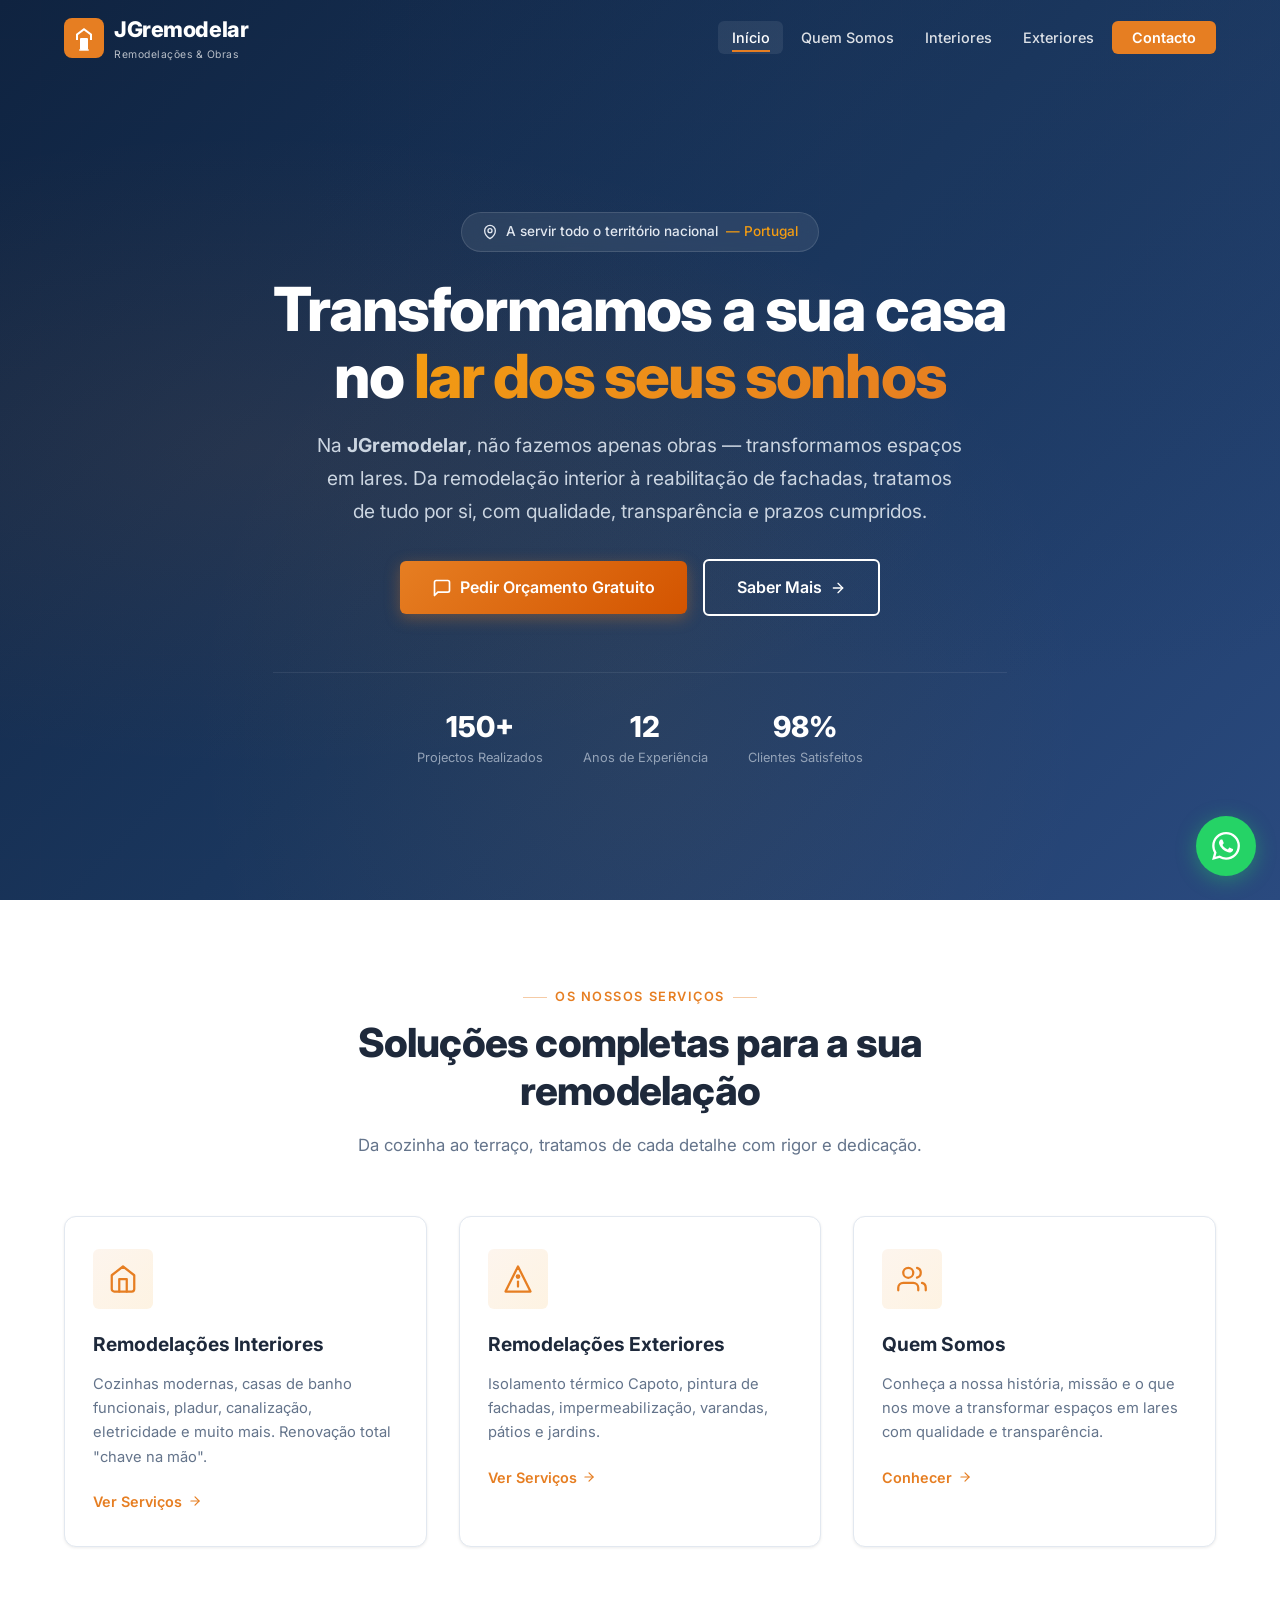
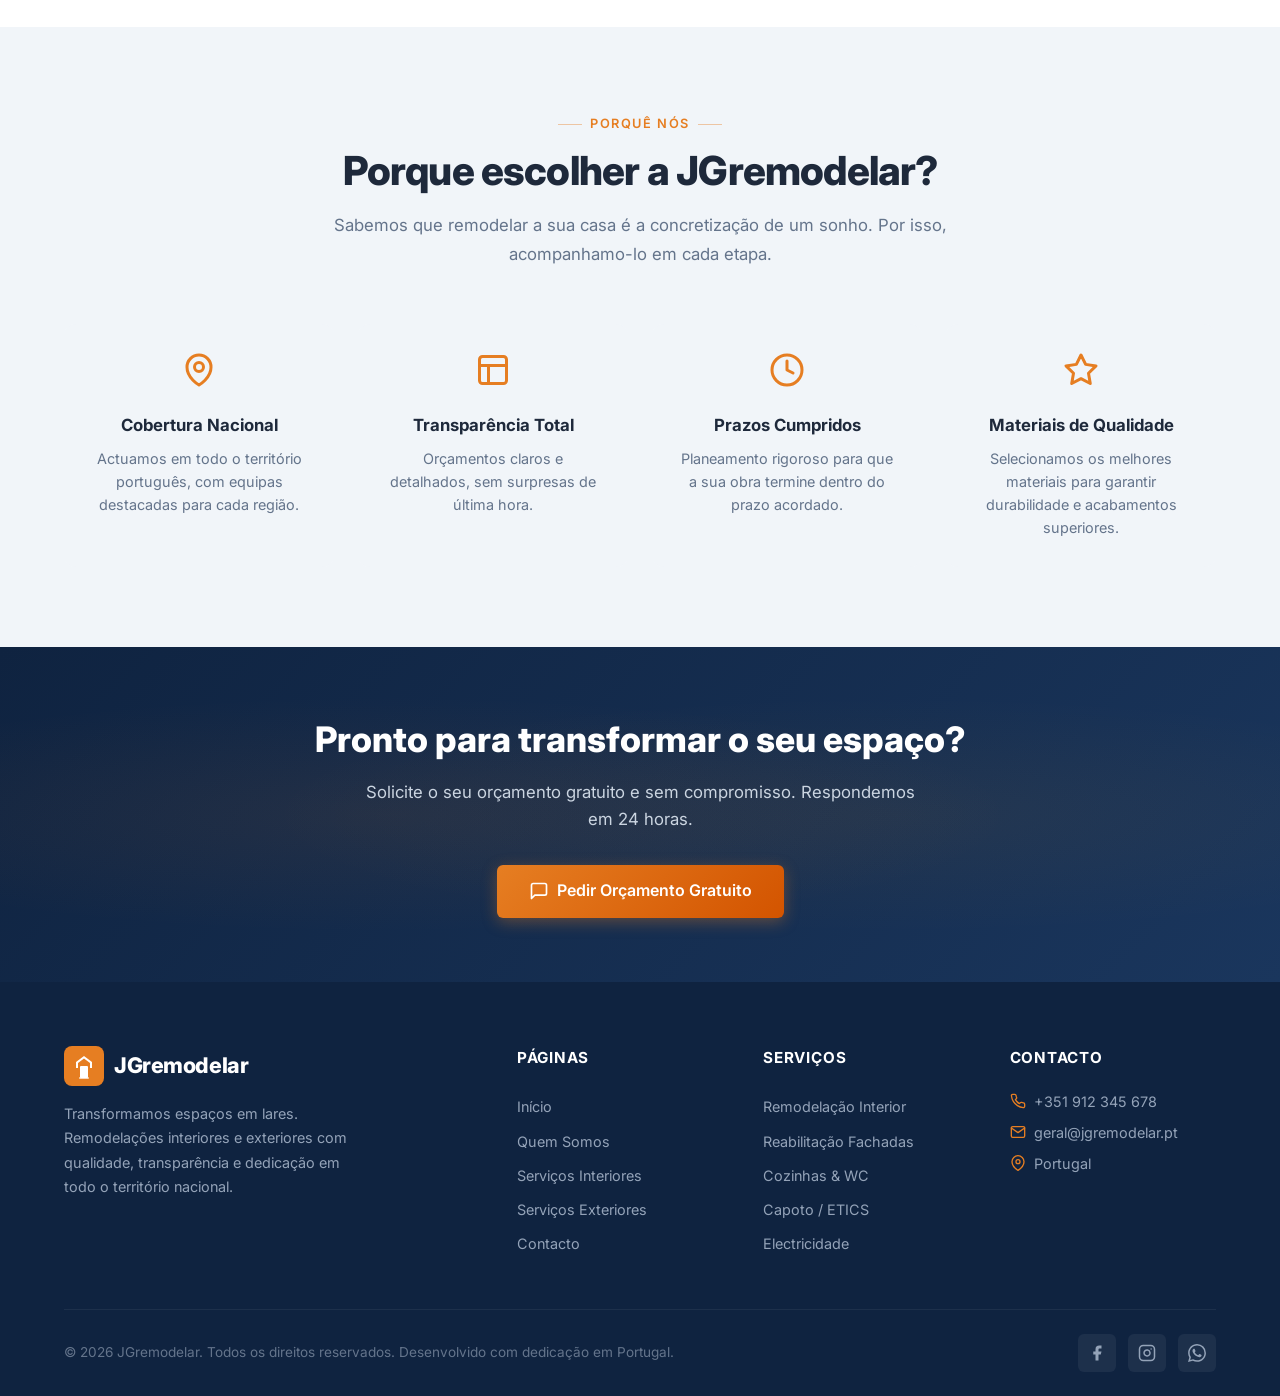
==== index.html @ c4eafb85 "Versão inicial – site institucional JGremodelar" ====
<!DOCTYPE html>
<html lang="pt-PT">
<head>
  <meta charset="UTF-8" />
  <meta name="viewport" content="width=device-width, initial-scale=1.0" />
  <title>JGremodelar — Remodelações e Obras em Portugal</title>
  <meta name="description" content="Transformamos espaços em lares. Remodelações interiores e exteriores, chave na mão, em todo Portugal. Orçamento gratuito." />
  <meta name="keywords" content="remodelações, obras, Portugal, cozinhas, casas de banho, fachadas, capoto, reabilitação" />
  <meta name="author" content="JGremodelar" />
  <meta property="og:title" content="JGremodelar — Remodelações e Obras em Portugal" />
  <meta property="og:description" content="Transformamos espaços em lares. Da cozinha à fachada, tratamos de tudo por si." />
  <meta property="og:url" content="https://jgremodelar.pt" />
  <meta property="og:type" content="website" />
  <meta property="og:locale" content="pt_PT" />
  <link rel="icon" href="data:image/svg+xml,<svg xmlns='http://www.w3.org/2000/svg' viewBox='0 0 100 100'><text y='.9em' font-size='90'>🏠</text></svg>" />
  <link rel="preconnect" href="https://fonts.googleapis.com" />
  <link rel="preconnect" href="https://fonts.gstatic.com" crossorigin />
  <link href="https://fonts.googleapis.com/css2?family=Inter:wght@400;500;600;700;800&display=swap" rel="stylesheet" />
  <link rel="stylesheet" href="assets/css/style.css?v=1.0" />
</head>
<body>

  <!-- ===== NAVBAR ===== -->
  <nav class="navbar" role="navigation" aria-label="Navegação principal">
    <div class="container">
      <a href="index.html" class="navbar-brand">
        <span class="brand-icon">
          <svg viewBox="0 0 40 40" fill="none" xmlns="http://www.w3.org/2000/svg">
            <rect width="40" height="40" rx="8" fill="#e67e22"/>
            <path d="M12 22V16L20 10L28 16V22H26V17L20 12.5L14 17V22H12Z" fill="white"/>
            <rect x="16" y="20" width="8" height="12" rx="1" fill="white"/>
            <rect x="15" y="31" width="10" height="2" rx="1" fill="white" opacity="0.7"/>
          </svg>
        </span>
        <span>JGremodelar<small>Remodelações &amp; Obras</small></span>
      </a>
      <button class="nav-toggle" aria-label="Abrir menu" aria-expanded="false">
        <span></span><span></span><span></span>
      </button>
      <div class="nav-overlay"></div>
      <ul class="nav-links">
        <li><a href="index.html">Início</a></li>
        <li><a href="quem-somos.html">Quem Somos</a></li>
        <li><a href="servicos-interiores.html">Interiores</a></li>
        <li><a href="servicos-exteriores.html">Exteriores</a></li>
        <li><a href="contacto.html" class="nav-cta">Contacto</a></li>
      </ul>
    </div>
  </nav>

  <!-- ===== HERO ===== -->
  <section class="hero">
    <div class="hero-bg"></div>
    <div class="hero-pattern"></div>
    <div class="hero-grid">
      <div class="hero-grid-item"></div><div class="hero-grid-item"></div><div class="hero-grid-item"></div><div class="hero-grid-item"></div><div class="hero-grid-item"></div><div class="hero-grid-item"></div>
      <div class="hero-grid-item"></div><div class="hero-grid-item"></div><div class="hero-grid-item"></div><div class="hero-grid-item"></div><div class="hero-grid-item"></div><div class="hero-grid-item"></div>
      <div class="hero-grid-item"></div><div class="hero-grid-item"></div><div class="hero-grid-item"></div><div class="hero-grid-item"></div><div class="hero-grid-item"></div><div class="hero-grid-item"></div>
      <div class="hero-grid-item"></div><div class="hero-grid-item"></div><div class="hero-grid-item"></div><div class="hero-grid-item"></div><div class="hero-grid-item"></div><div class="hero-grid-item"></div>
      <div class="hero-grid-item"></div><div class="hero-grid-item"></div><div class="hero-grid-item"></div><div class="hero-grid-item"></div><div class="hero-grid-item"></div><div class="hero-grid-item"></div>
      <div class="hero-grid-item"></div><div class="hero-grid-item"></div><div class="hero-grid-item"></div><div class="hero-grid-item"></div><div class="hero-grid-item"></div><div class="hero-grid-item"></div>
    </div>
    <div class="hero-content">
      <div class="hero-badge animate-in animate-in-delay-1">
        <svg width="16" height="16" viewBox="0 0 24 24" fill="none" stroke="currentColor" stroke-width="2" stroke-linecap="round" stroke-linejoin="round"><path d="M12 22s-8-4.5-8-11.8A8 8 0 0 1 12 2a8 8 0 0 1 8 8.2c0 7.3-8 11.8-8 11.8z"/><circle cx="12" cy="10" r="3"/></svg>
        A servir todo o território nacional <span>— Portugal</span>
      </div>
      <h1 class="animate-in animate-in-delay-2">
        Transformamos a sua casa<br />
        no <span class="highlight">lar dos seus sonhos</span>
      </h1>
      <p class="animate-in animate-in-delay-3">
        Na <strong>JGremodelar</strong>, não fazemos apenas obras — transformamos espaços em lares.
        Da remodelação interior à reabilitação de fachadas, tratamos de tudo por si,
        com qualidade, transparência e prazos cumpridos.
      </p>
      <div class="hero-actions animate-in animate-in-delay-3">
        <a href="https://wa.me/351912345678?text=Olá!%20Gostaria%20de%20pedir%20um%20orçamento%20para%20a%20minha%20remodelação." target="_blank" rel="noopener" class="btn btn-primary">
          <svg width="20" height="20" viewBox="0 0 24 24" fill="none" stroke="currentColor" stroke-width="2" stroke-linecap="round" stroke-linejoin="round"><path d="M21 15a2 2 0 0 1-2 2H7l-4 4V5a2 2 0 0 1 2-2h14a2 2 0 0 1 2 2z"/></svg>
          Pedir Orçamento Gratuito
        </a>
        <a href="quem-somos.html" class="btn btn-outline">
          Saber Mais
          <svg width="16" height="16" viewBox="0 0 24 24" fill="none" stroke="currentColor" stroke-width="2" stroke-linecap="round" stroke-linejoin="round"><path d="M5 12h14"/><path d="m12 5 7 7-7 7"/></svg>
        </a>
      </div>
      <div class="hero-stats reveal">
        <div class="hero-stat">
          <div class="hero-stat-number" data-target="150" data-suffix="+">0+</div>
          <div class="hero-stat-label">Projectos Realizados</div>
        </div>
        <div class="hero-stat">
          <div class="hero-stat-number" data-target="12" data-suffix="">0</div>
          <div class="hero-stat-label">Anos de Experiência</div>
        </div>
        <div class="hero-stat">
          <div class="hero-stat-number" data-target="98" data-suffix="%">0%</div>
          <div class="hero-stat-label">Clientes Satisfeitos</div>
        </div>
      </div>
    </div>
  </section>

  <!-- ===== SERVIÇOS OVERVIEW ===== -->
  <section class="section" id="servicos">
    <div class="container">
      <div class="section-header reveal">
        <div class="section-label">Os Nossos Serviços</div>
        <h2 class="section-title">Soluções completas para a sua remodelação</h2>
        <p class="section-subtitle">Da cozinha ao terraço, tratamos de cada detalhe com rigor e dedicação.</p>
      </div>
      <div class="services-overview">
        <div class="service-overview-card reveal">
          <div class="card-body">
            <div class="card-icon" style="width:60px;height:60px;display:flex;align-items:center;justify-content:center;background:linear-gradient(135deg,rgba(230,126,34,0.08),rgba(243,156,18,0.12));border-radius:6px;margin-bottom:1.25rem;">
              <svg viewBox="0 0 24 24" fill="none" stroke="currentColor" stroke-width="1.8" stroke-linecap="round" stroke-linejoin="round" style="width:30px;height:30px;color:#e67e22;">
                <path d="M3 9l9-7 9 7v11a2 2 0 0 1-2 2H5a2 2 0 0 1-2-2z"/>
                <polyline points="9 22 9 12 15 12 15 22"/>
              </svg>
            </div>
            <h3>Remodelações Interiores</h3>
            <p>Cozinhas modernas, casas de banho funcionais, pladur, canalização, eletricidade e muito mais. Renovação total "chave na mão".</p>
            <a href="servicos-interiores.html" class="card-link">Ver Serviços <svg width="14" height="14" viewBox="0 0 24 24" fill="none" stroke="currentColor" stroke-width="2" stroke-linecap="round" stroke-linejoin="round"><path d="M5 12h14"/><path d="m12 5 7 7-7 7"/></svg></a>
          </div>
        </div>
        <div class="service-overview-card reveal">
          <div class="card-body">
            <div class="card-icon" style="width:60px;height:60px;display:flex;align-items:center;justify-content:center;background:linear-gradient(135deg,rgba(230,126,34,0.08),rgba(243,156,18,0.12));border-radius:6px;margin-bottom:1.25rem;">
              <svg viewBox="0 0 24 24" fill="none" stroke="currentColor" stroke-width="1.8" stroke-linecap="round" stroke-linejoin="round" style="width:30px;height:30px;color:#e67e22;">
                <path d="M2 22 12 2l10 20H2z"/><path d="M12 18v-4"/><circle cx="12" cy="10" r="1"/>
              </svg>
            </div>
            <h3>Remodelações Exteriores</h3>
            <p>Isolamento térmico Capoto, pintura de fachadas, impermeabilização, varandas, pátios e jardins.</p>
            <a href="servicos-exteriores.html" class="card-link">Ver Serviços <svg width="14" height="14" viewBox="0 0 24 24" fill="none" stroke="currentColor" stroke-width="2" stroke-linecap="round" stroke-linejoin="round"><path d="M5 12h14"/><path d="m12 5 7 7-7 7"/></svg></a>
          </div>
        </div>
        <div class="service-overview-card reveal">
          <div class="card-body">
            <div class="card-icon" style="width:60px;height:60px;display:flex;align-items:center;justify-content:center;background:linear-gradient(135deg,rgba(230,126,34,0.08),rgba(243,156,18,0.12));border-radius:6px;margin-bottom:1.25rem;">
              <svg viewBox="0 0 24 24" fill="none" stroke="currentColor" stroke-width="1.8" stroke-linecap="round" stroke-linejoin="round" style="width:30px;height:30px;color:#e67e22;">
                <path d="M17 21v-2a4 4 0 0 0-4-4H5a4 4 0 0 0-4 4v2"/><circle cx="9" cy="7" r="4"/><path d="M23 21v-2a4 4 0 0 0-3-3.87"/><path d="M16 3.13a4 4 0 0 1 0 7.75"/>
              </svg>
            </div>
            <h3>Quem Somos</h3>
            <p>Conheça a nossa história, missão e o que nos move a transformar espaços em lares com qualidade e transparência.</p>
            <a href="quem-somos.html" class="card-link">Conhecer <svg width="14" height="14" viewBox="0 0 24 24" fill="none" stroke="currentColor" stroke-width="2" stroke-linecap="round" stroke-linejoin="round"><path d="M5 12h14"/><path d="m12 5 7 7-7 7"/></svg></a>
          </div>
        </div>
      </div>
    </div>
  </section>

  <!-- ===== WHY CHOOSE US ===== -->
  <section class="section section-bg-light">
    <div class="container">
      <div class="section-header reveal">
        <div class="section-label">Porquê Nós</div>
        <h2 class="section-title">Porque escolher a JGremodelar?</h2>
        <p class="section-subtitle">Sabemos que remodelar a sua casa é a concretização de um sonho. Por isso, acompanhamo-lo em cada etapa.</p>
      </div>
      <div class="about-values">
        <div class="value-item reveal">
          <svg viewBox="0 0 24 24" fill="none" stroke="currentColor" stroke-width="2" stroke-linecap="round" stroke-linejoin="round"><path d="M12 22s-8-4.5-8-11.8A8 8 0 0 1 12 2a8 8 0 0 1 8 8.2c0 7.3-8 11.8-8 11.8z"/><circle cx="12" cy="10" r="3"/></svg>
          <h3>Cobertura Nacional</h3>
          <p>Actuamos em todo o território português, com equipas destacadas para cada região.</p>
        </div>
        <div class="value-item reveal">
          <svg viewBox="0 0 24 24" fill="none" stroke="currentColor" stroke-width="2" stroke-linecap="round" stroke-linejoin="round"><rect x="3" y="3" width="18" height="18" rx="2" ry="2"/><line x1="3" y1="9" x2="21" y2="9"/><line x1="9" y1="21" x2="9" y2="9"/></svg>
          <h3>Transparência Total</h3>
          <p>Orçamentos claros e detalhados, sem surpresas de última hora.</p>
        </div>
        <div class="value-item reveal">
          <svg viewBox="0 0 24 24" fill="none" stroke="currentColor" stroke-width="2" stroke-linecap="round" stroke-linejoin="round"><circle cx="12" cy="12" r="10"/><polyline points="12 6 12 12 16 14"/></svg>
          <h3>Prazos Cumpridos</h3>
          <p>Planeamento rigoroso para que a sua obra termine dentro do prazo acordado.</p>
        </div>
        <div class="value-item reveal">
          <svg viewBox="0 0 24 24" fill="none" stroke="currentColor" stroke-width="2" stroke-linecap="round" stroke-linejoin="round"><polygon points="12 2 15.09 8.26 22 9.27 17 14.14 18.18 21.02 12 17.77 5.82 21.02 7 14.14 2 9.27 8.91 8.26 12 2"/></svg>
          <h3>Materiais de Qualidade</h3>
          <p>Selecionamos os melhores materiais para garantir durabilidade e acabamentos superiores.</p>
        </div>
      </div>
    </div>
  </section>

  <!-- ===== CTA ===== -->
  <section class="cta-section reveal">
    <div class="container">
      <h2>Pronto para transformar o seu espaço?</h2>
      <p>Solicite o seu orçamento gratuito e sem compromisso. Respondemos em 24 horas.</p>
      <a href="https://wa.me/351912345678?text=Olá!%20Gostaria%20de%20pedir%20um%20orçamento%20para%20a%20minha%20remodelação." target="_blank" rel="noopener" class="btn btn-primary">
        <svg width="20" height="20" viewBox="0 0 24 24" fill="none" stroke="currentColor" stroke-width="2" stroke-linecap="round" stroke-linejoin="round"><path d="M21 15a2 2 0 0 1-2 2H7l-4 4V5a2 2 0 0 1 2-2h14a2 2 0 0 1 2 2z"/></svg>
        Pedir Orçamento Gratuito
      </a>
    </div>
  </section>

  <!-- ===== FOOTER ===== -->
  <footer class="footer">
    <div class="container">
      <div class="footer-grid">
        <div class="footer-brand">
          <a href="index.html" class="navbar-brand">
            <span class="brand-icon">
              <svg viewBox="0 0 40 40" fill="none" xmlns="http://www.w3.org/2000/svg">
                <rect width="40" height="40" rx="8" fill="#e67e22"/><path d="M12 22V16L20 10L28 16V22H26V17L20 12.5L14 17V22H12Z" fill="white"/><rect x="16" y="20" width="8" height="12" rx="1" fill="white"/><rect x="15" y="31" width="10" height="2" rx="1" fill="white" opacity="0.7"/>
              </svg>
            </span>
            <span>JGremodelar</span>
          </a>
          <p>Transformamos espaços em lares. Remodelações interiores e exteriores com qualidade, transparência e dedicação em todo o território nacional.</p>
        </div>
        <div>
          <h4>Páginas</h4>
          <div class="footer-links">
            <a href="index.html">Início</a>
            <a href="quem-somos.html">Quem Somos</a>
            <a href="servicos-interiores.html">Serviços Interiores</a>
            <a href="servicos-exteriores.html">Serviços Exteriores</a>
            <a href="contacto.html">Contacto</a>
          </div>
        </div>
        <div>
          <h4>Serviços</h4>
          <div class="footer-links">
            <a href="servicos-interiores.html">Remodelação Interior</a>
            <a href="servicos-exteriores.html">Reabilitação Fachadas</a>
            <a href="servicos-interiores.html">Cozinhas &amp; WC</a>
            <a href="servicos-exteriores.html">Capoto / ETICS</a>
            <a href="servicos-interiores.html">Electricidade</a>
          </div>
        </div>
        <div>
          <h4>Contacto</h4>
          <div class="footer-contact">
            <p><svg viewBox="0 0 24 24" fill="none" stroke="currentColor" stroke-width="2" stroke-linecap="round" stroke-linejoin="round" style="width:16px;height:16px;"><path d="M22 16.92v3a2 2 0 0 1-2.18 2 19.79 19.79 0 0 1-8.63-3.07 19.5 19.5 0 0 1-6-6 19.79 19.79 0 0 1-3.07-8.67A2 2 0 0 1 4.11 2h3a2 2 0 0 1 2 1.72 12.84 12.84 0 0 0 .7 2.81 2 2 0 0 1-.45 2.11L8.09 9.91a16 16 0 0 0 6 6l1.27-1.27a2 2 0 0 1 2.11-.45 12.84 12.84 0 0 0 2.81.7A2 2 0 0 1 22 16.92z"/></svg> +351 912 345 678</p>
            <p><svg viewBox="0 0 24 24" fill="none" stroke="currentColor" stroke-width="2" stroke-linecap="round" stroke-linejoin="round" style="width:16px;height:16px;"><path d="M4 4h16c1.1 0 2 .9 2 2v12c0 1.1-.9 2-2 2H4c-1.1 0-2-.9-2-2V6c0-1.1.9-2 2-2z"/><polyline points="22,6 12,13 2,6"/></svg> geral@jgremodelar.pt</p>
            <p><svg viewBox="0 0 24 24" fill="none" stroke="currentColor" stroke-width="2" stroke-linecap="round" stroke-linejoin="round" style="width:16px;height:16px;"><path d="M21 10c0 7-9 13-9 13s-9-6-9-13a9 9 0 0 1 18 0z"/><circle cx="12" cy="10" r="3"/></svg> Portugal</p>
          </div>
        </div>
      </div>
      <div class="footer-bottom">
        <p>&copy; 2026 JGremodelar. Todos os direitos reservados. Desenvolvido com dedicação em Portugal.</p>
        <div class="footer-social">
          <a href="#" aria-label="Facebook"><svg viewBox="0 0 24 24" fill="currentColor" style="width:18px;height:18px;"><path d="M18 2h-3a5 5 0 0 0-5 5v3H7v4h3v8h4v-8h3l1-4h-4V7a1 1 0 0 1 1-1h3z"/></svg></a>
          <a href="#" aria-label="Instagram"><svg viewBox="0 0 24 24" fill="none" stroke="currentColor" stroke-width="2" stroke-linecap="round" stroke-linejoin="round" style="width:18px;height:18px;"><rect x="2" y="2" width="20" height="20" rx="5" ry="5"/><path d="M16 11.37A4 4 0 1 1 12.63 8 4 4 0 0 1 16 11.37z"/><line x1="17.5" y1="6.5" x2="17.51" y2="6.5"/></svg></a>
          <a href="https://wa.me/351912345678" target="_blank" rel="noopener" aria-label="WhatsApp"><svg viewBox="0 0 24 24" fill="currentColor" style="width:18px;height:18px;"><path d="M17.472 14.382c-.297-.149-1.758-.867-2.03-.967-.273-.099-.471-.148-.67.15-.197.297-.767.966-.94 1.164-.173.199-.347.223-.644.075-.297-.15-1.255-.463-2.39-1.475-.883-.788-1.48-1.761-1.653-2.059-.173-.297-.018-.458.13-.606.134-.133.298-.347.446-.52.149-.174.198-.298.298-.497.099-.198.05-.371-.025-.52-.075-.149-.669-1.612-.916-2.207-.242-.579-.487-.5-.669-.51-.173-.008-.371-.01-.57-.01-.198 0-.52.074-.792.372-.272.297-1.04 1.016-1.04 2.479 0 1.462 1.065 2.875 1.213 3.074.149.198 2.096 3.2 5.077 4.487.709.306 1.262.489 1.694.625.712.227 1.36.195 1.871.118.571-.085 1.758-.719 2.006-1.413.248-.694.248-1.289.173-1.413-.074-.124-.272-.198-.57-.347m-5.421 7.403h-.004a9.87 9.87 0 0 1-5.031-1.378l-.361-.214-3.741.982.998-3.648-.235-.374a9.86 9.86 0 0 1-1.51-5.26c.001-5.45 4.436-9.884 9.888-9.884 2.64 0 5.122 1.03 6.988 2.898a9.825 9.825 0 0 1 2.893 6.994c-.003 5.45-4.437 9.884-9.885 9.884m8.413-18.297A11.815 11.815 0 0 0 12.05 0C5.495 0 .16 5.335.157 11.892c0 2.096.547 4.142 1.588 5.945L.057 24l6.305-1.654a11.882 11.882 0 0 0 5.683 1.448h.005c6.554 0 11.89-5.335 11.893-11.893a11.821 11.821 0 0 0-3.48-8.413z"/></svg></a>
        </div>
      </div>
    </div>
  </footer>

  <!-- WhatsApp Float -->
  <a href="https://wa.me/351912345678?text=Olá!%20Gostaria%20de%20pedir%20um%20orçamento." target="_blank" rel="noopener" class="whatsapp-float" aria-label="Fale connosco pelo WhatsApp">
    <svg viewBox="0 0 24 24" fill="currentColor" style="width:28px;height:28px;"><path d="M17.472 14.382c-.297-.149-1.758-.867-2.03-.967-.273-.099-.471-.148-.67.15-.197.297-.767.966-.94 1.164-.173.199-.347.223-.644.075-.297-.15-1.255-.463-2.39-1.475-.883-.788-1.48-1.761-1.653-2.059-.173-.297-.018-.458.13-.606.134-.133.298-.347.446-.52.149-.174.198-.298.298-.497.099-.198.05-.371-.025-.52-.075-.149-.669-1.612-.916-2.207-.242-.579-.487-.5-.669-.51-.173-.008-.371-.01-.57-.01-.198 0-.52.074-.792.372-.272.297-1.04 1.016-1.04 2.479 0 1.462 1.065 2.875 1.213 3.074.149.198 2.096 3.2 5.077 4.487.709.306 1.262.489 1.694.625.712.227 1.36.195 1.871.118.571-.085 1.758-.719 2.006-1.413.248-.694.248-1.289.173-1.413-.074-.124-.272-.198-.57-.347m-5.421 7.403h-.004a9.87 9.87 0 0 1-5.031-1.378l-.361-.214-3.741.982.998-3.648-.235-.374a9.86 9.86 0 0 1-1.51-5.26c.001-5.45 4.436-9.884 9.888-9.884 2.64 0 5.122 1.03 6.988 2.898a9.825 9.825 0 0 1 2.893 6.994c-.003 5.45-4.437 9.884-9.885 9.884m8.413-18.297A11.815 11.815 0 0 0 12.05 0C5.495 0 .16 5.335.157 11.892c0 2.096.547 4.142 1.588 5.945L.057 24l6.305-1.654a11.882 11.882 0 0 0 5.683 1.448h.005c6.554 0 11.89-5.335 11.893-11.893a11.821 11.821 0 0 0-3.48-8.413z"/></svg>
  </a>

  <script src="assets/js/main.js?v=1.0"></script>
</body>
</html>
---- assets/css/style.css ----
/* ========================================
   JGremodelar — Estilos Globais
   Design System para Site Institucional
   ======================================== */

/* --- Variáveis / Design Tokens --- */
:root {
  /* Cores principais */
  --color-primary: #1a365d;
  --color-primary-light: #2a4a7f;
  --color-primary-dark: #0f2340;

  --color-accent: #e67e22;
  --color-accent-light: #f39c12;
  --color-accent-dark: #d35400;

  --color-dark: #1e293b;
  --color-dark-2: #334155;
  --color-gray-100: #f1f5f9;
  --color-gray-200: #e2e8f0;
  --color-gray-300: #cbd5e1;
  --color-gray-400: #94a3b8;
  --color-gray-500: #64748b;
  --color-gray-600: #475569;

  --color-white: #ffffff;
  --color-black: #0f172a;

  --color-success: #16a34a;
  --color-whatsapp: #25d366;

  /* Tipografia */
  --font-primary: 'Inter', -apple-system, BlinkMacSystemFont, 'Segoe UI', Roboto, sans-serif;
  --font-heading: 'Inter', -apple-system, BlinkMacSystemFont, 'Segoe UI', Roboto, sans-serif;

  /* Tamanhos */
  --container-max: 1200px;
  --container-padding: 1.5rem;

  /* Transições */
  --transition-fast: 0.2s ease;
  --transition-base: 0.3s ease;
  --transition-slow: 0.5s ease;

  /* Sombras */
  --shadow-sm: 0 1px 3px rgba(0, 0, 0, 0.08);
  --shadow-md: 0 4px 12px rgba(0, 0, 0, 0.1);
  --shadow-lg: 0 12px 40px rgba(0, 0, 0, 0.15);
  --shadow-xl: 0 25px 50px rgba(0, 0, 0, 0.2);

  /* Bordas */
  --radius-sm: 6px;
  --radius-md: 12px;
  --radius-lg: 20px;
  --radius-full: 9999px;
}

/* --- Reset & Base --- */
*,
*::before,
*::after {
  margin: 0;
  padding: 0;
  box-sizing: border-box;
}

html {
  scroll-behavior: smooth;
  font-size: 16px;
}

body {
  font-family: var(--font-primary);
  color: var(--color-dark);
  background-color: var(--color-white);
  line-height: 1.6;
  -webkit-font-smoothing: antialiased;
  -moz-osx-font-smoothing: grayscale;
  overflow-x: hidden;
}

img {
  max-width: 100%;
  height: auto;
  display: block;
}

a {
  color: var(--color-primary);
  text-decoration: none;
  transition: color var(--transition-fast);
}

a:hover {
  color: var(--color-accent);
}

ul {
  list-style: none;
}

/* --- Container --- */
.container {
  max-width: var(--container-max);
  margin: 0 auto;
  padding: 0 var(--container-padding);
}

/* --- Buttons --- */
.btn {
  display: inline-flex;
  align-items: center;
  justify-content: center;
  gap: 0.5rem;
  font-family: var(--font-primary);
  font-weight: 600;
  font-size: 1rem;
  padding: 0.85rem 2rem;
  border-radius: var(--radius-sm);
  border: none;
  cursor: pointer;
  transition: all var(--transition-base);
  text-decoration: none;
  white-space: nowrap;
}

.btn-primary {
  background: linear-gradient(135deg, var(--color-accent), var(--color-accent-dark));
  color: var(--color-white);
  box-shadow: 0 4px 15px rgba(230, 126, 34, 0.35);
}

.btn-primary:hover {
  transform: translateY(-2px);
  box-shadow: 0 6px 25px rgba(230, 126, 34, 0.45);
  color: var(--color-white);
}

.btn-outline {
  background: transparent;
  color: var(--color-white);
  border: 2px solid var(--color-white);
}

.btn-outline:hover {
  background: var(--color-white);
  color: var(--color-primary);
  transform: translateY(-2px);
}

.btn-outline-dark {
  background: transparent;
  color: var(--color-primary);
  border: 2px solid var(--color-primary);
}

.btn-outline-dark:hover {
  background: var(--color-primary);
  color: var(--color-white);
  transform: translateY(-2px);
}

.btn-whatsapp {
  background: var(--color-whatsapp);
  color: var(--color-white);
  box-shadow: 0 4px 15px rgba(37, 211, 102, 0.35);
}

.btn-whatsapp:hover {
  background: #20bd5a;
  transform: translateY(-2px);
  box-shadow: 0 6px 25px rgba(37, 211, 102, 0.45);
  color: var(--color-white);
}

/* --- Navbar --- */
.navbar {
  position: fixed;
  top: 0;
  left: 0;
  right: 0;
  z-index: 1000;
  padding: 0.75rem 0;
  transition: all var(--transition-base);
}

.navbar.scrolled {
  background: rgba(26, 54, 93, 0.97);
  backdrop-filter: blur(12px);
  -webkit-backdrop-filter: blur(12px);
  box-shadow: 0 2px 20px rgba(0, 0, 0, 0.15);
  padding: 0.5rem 0;
}

.navbar .container {
  display: flex;
  align-items: center;
  justify-content: space-between;
}

.navbar-brand {
  display: flex;
  align-items: center;
  gap: 0.625rem;
  font-weight: 800;
  font-size: 1.35rem;
  color: var(--color-white);
  text-decoration: none;
}

.navbar-brand .brand-icon {
  width: 40px;
  height: 40px;
  display: flex;
  align-items: center;
  justify-content: center;
}

.navbar-brand .brand-icon svg {
  width: 100%;
  height: 100%;
}

.navbar-brand span {
  font-size: 1.35rem;
  letter-spacing: -0.02em;
}

.navbar-brand span small {
  font-size: 0.65rem;
  font-weight: 400;
  display: block;
  opacity: 0.7;
  letter-spacing: 0.05em;
}

.nav-links {
  display: flex;
  align-items: center;
  gap: 0.25rem;
}

.nav-links a {
  color: rgba(255, 255, 255, 0.85);
  font-size: 0.9rem;
  font-weight: 500;
  padding: 0.5rem 0.85rem;
  border-radius: var(--radius-sm);
  transition: all var(--transition-fast);
  text-decoration: none;
  position: relative;
}

.nav-links a::after {
  content: '';
  position: absolute;
  bottom: 2px;
  left: 50%;
  transform: translateX(-50%) scaleX(0);
  width: calc(100% - 1.7rem);
  height: 2px;
  background: var(--color-accent);
  transition: transform var(--transition-base);
  transform-origin: center;
}

.nav-links a:hover,
.nav-links a.active {
  color: var(--color-white);
  background: rgba(255, 255, 255, 0.08);
}

.nav-links a:hover::after,
.nav-links a.active::after {
  transform: translateX(-50%) scaleX(1);
}

.nav-cta {
  background: var(--color-accent) !important;
  color: var(--color-white) !important;
  padding: 0.5rem 1.25rem !important;
  border-radius: var(--radius-sm) !important;
  font-weight: 600 !important;
}

.nav-cta::after {
  display: none !important;
}

.nav-cta:hover {
  background: var(--color-accent-dark) !important;
  transform: translateY(-1px);
  box-shadow: 0 4px 12px rgba(230, 126, 34, 0.3);
}

/* Hamburger */
.nav-toggle {
  display: none;
  flex-direction: column;
  gap: 5px;
  background: none;
  border: none;
  cursor: pointer;
  padding: 4px;
  z-index: 1001;
}

.nav-toggle span {
  display: block;
  width: 26px;
  height: 2.5px;
  background: var(--color-white);
  border-radius: 2px;
  transition: all var(--transition-base);
  transform-origin: center;
}

.nav-toggle.active span:nth-child(1) {
  transform: rotate(45deg) translate(5px, 5px);
}

.nav-toggle.active span:nth-child(2) {
  opacity: 0;
  transform: scaleX(0);
}

.nav-toggle.active span:nth-child(3) {
  transform: rotate(-45deg) translate(5px, -5px);
}

/* --- Hero --- */
.hero {
  position: relative;
  min-height: 100vh;
  display: flex;
  align-items: center;
  justify-content: center;
  overflow: hidden;
  padding-top: 80px;
}

.hero-bg {
  position: absolute;
  inset: 0;
  background: linear-gradient(135deg, var(--color-primary-dark) 0%, var(--color-primary) 50%, var(--color-primary-light) 100%);
  z-index: 0;
}

.hero-bg::after {
  content: '';
  position: absolute;
  inset: 0;
  background:
    radial-gradient(ellipse at 20% 50%, rgba(230, 126, 34, 0.08) 0%, transparent 50%),
    radial-gradient(ellipse at 80% 20%, rgba(26, 54, 93, 0.3) 0%, transparent 50%),
    radial-gradient(ellipse at 50% 80%, rgba(243, 156, 18, 0.05) 0%, transparent 50%);
}

.hero-pattern {
  position: absolute;
  inset: 0;
  z-index: 1;
  opacity: 0.04;
  background-image:
    repeating-linear-gradient(0deg, transparent, transparent 40px, rgba(255, 255, 255, 0.1) 40px, rgba(255, 255, 255, 0.1) 41px),
    repeating-linear-gradient(90deg, transparent, transparent 40px, rgba(255, 255, 255, 0.1) 40px, rgba(255, 255, 255, 0.1) 41px);
}

.hero-grid {
  position: absolute;
  inset: 0;
  z-index: 1;
  display: grid;
  grid-template-columns: repeat(6, 1fr);
  grid-template-rows: repeat(6, 1fr);
}

.hero-content {
  position: relative;
  z-index: 2;
  text-align: center;
  color: var(--color-white);
  max-width: 850px;
  padding: 2rem 1.5rem;
}

.hero-badge {
  display: inline-flex;
  align-items: center;
  gap: 0.5rem;
  background: rgba(255, 255, 255, 0.08);
  backdrop-filter: blur(10px);
  border: 1px solid rgba(255, 255, 255, 0.12);
  padding: 0.5rem 1.25rem;
  border-radius: var(--radius-full);
  font-size: 0.85rem;
  font-weight: 500;
  margin-bottom: 1.5rem;
  color: var(--color-gray-200);
}

.hero-badge span {
  color: var(--color-accent-light);
}

.hero h1 {
  font-size: clamp(2.2rem, 5vw, 3.8rem);
  font-weight: 800;
  line-height: 1.1;
  letter-spacing: -0.03em;
  margin-bottom: 1.25rem;
}

.hero h1 .highlight {
  background: linear-gradient(135deg, var(--color-accent-light), var(--color-accent));
  -webkit-background-clip: text;
  -webkit-text-fill-color: transparent;
  background-clip: text;
}

.hero p {
  font-size: clamp(1rem, 2vw, 1.2rem);
  color: var(--color-gray-300);
  max-width: 650px;
  margin: 0 auto 2rem;
  line-height: 1.7;
}

.hero-actions {
  display: flex;
  align-items: center;
  justify-content: center;
  gap: 1rem;
  flex-wrap: wrap;
}

.hero-stats {
  display: flex;
  justify-content: center;
  gap: 2.5rem;
  margin-top: 3.5rem;
  padding-top: 2.5rem;
  border-top: 1px solid rgba(255, 255, 255, 0.08);
}

.hero-stat {
  text-align: center;
}

.hero-stat-number {
  font-size: 1.8rem;
  font-weight: 800;
  color: var(--color-white);
  line-height: 1;
}

.hero-stat-label {
  font-size: 0.8rem;
  color: var(--color-gray-400);
  margin-top: 0.35rem;
}

/* --- Seções genéricas --- */
.section {
  padding: 5rem 0;
}

.section-header {
  text-align: center;
  max-width: 700px;
  margin: 0 auto 3.5rem;
}

.section-label {
  display: inline-flex;
  align-items: center;
  gap: 0.5rem;
  font-size: 0.8rem;
  font-weight: 600;
  text-transform: uppercase;
  letter-spacing: 0.12em;
  color: var(--color-accent);
  margin-bottom: 0.75rem;
}

.section-label::before,
.section-label::after {
  content: '';
  width: 24px;
  height: 1.5px;
  background: var(--color-accent);
  opacity: 0.4;
}

.section-title {
  font-size: clamp(1.8rem, 3.5vw, 2.5rem);
  font-weight: 800;
  color: var(--color-dark);
  line-height: 1.2;
  margin-bottom: 1rem;
  letter-spacing: -0.02em;
}

.section-subtitle {
  font-size: 1.05rem;
  color: var(--color-gray-500);
  line-height: 1.7;
}

.section-bg-light {
  background: var(--color-gray-100);
}

.section-bg-dark {
  background: var(--color-primary);
  color: var(--color-white);
}

.section-bg-dark .section-title {
  color: var(--color-white);
}

.section-bg-dark .section-subtitle {
  color: var(--color-gray-300);
}

/* --- Cards de Serviço --- */
.services-grid {
  display: grid;
  grid-template-columns: repeat(auto-fill, minmax(320px, 1fr));
  gap: 1.5rem;
}

.service-card {
  background: var(--color-white);
  border-radius: var(--radius-md);
  padding: 2rem 1.75rem;
  box-shadow: var(--shadow-sm);
  border: 1px solid var(--color-gray-200);
  transition: all var(--transition-base);
  position: relative;
  overflow: hidden;
}

.service-card::before {
  content: '';
  position: absolute;
  top: 0;
  left: 0;
  right: 0;
  height: 3px;
  background: linear-gradient(90deg, var(--color-accent), var(--color-accent-light));
  transform: scaleX(0);
  transform-origin: left;
  transition: transform var(--transition-base);
}

.service-card:hover {
  transform: translateY(-5px);
  box-shadow: var(--shadow-lg);
  border-color: transparent;
}

.service-card:hover::before {
  transform: scaleX(1);
}

.service-card-icon {
  width: 56px;
  height: 56px;
  display: flex;
  align-items: center;
  justify-content: center;
  background: linear-gradient(135deg, rgba(230, 126, 34, 0.08), rgba(243, 156, 18, 0.12));
  border-radius: var(--radius-sm);
  margin-bottom: 1.25rem;
  transition: all var(--transition-base);
}

.service-card:hover .service-card-icon {
  background: linear-gradient(135deg, var(--color-accent), var(--color-accent-dark));
}

.service-card:hover .service-card-icon svg {
  color: var(--color-white) !important;
}

.service-card-icon svg {
  width: 28px;
  height: 28px;
  color: var(--color-accent);
  transition: color var(--transition-base);
}

.service-card h3 {
  font-size: 1.15rem;
  font-weight: 700;
  color: var(--color-dark);
  margin-bottom: 0.625rem;
}

.service-card p {
  font-size: 0.92rem;
  color: var(--color-gray-500);
  line-height: 1.65;
}

/* --- Page Hero (pages internas) --- */
.page-hero {
  position: relative;
  padding: 10rem 0 5rem;
  background: linear-gradient(135deg, var(--color-primary-dark), var(--color-primary));
  color: var(--color-white);
  text-align: center;
  overflow: hidden;
}

.page-hero::after {
  content: '';
  position: absolute;
  inset: 0;
  background:
    radial-gradient(ellipse at 80% 20%, rgba(230, 126, 34, 0.06) 0%, transparent 50%),
    radial-gradient(ellipse at 20% 80%, rgba(243, 156, 18, 0.04) 0%, transparent 50%);
  pointer-events: none;
}

.page-hero .container {
  position: relative;
  z-index: 1;
}

.page-hero h1 {
  font-size: clamp(2rem, 4vw, 3rem);
  font-weight: 800;
  letter-spacing: -0.02em;
  margin-bottom: 0.75rem;
}

.page-hero p {
  font-size: 1.1rem;
  color: var(--color-gray-300);
  max-width: 600px;
  margin: 0 auto;
}

/* --- About Content --- */
.about-content {
  max-width: 850px;
  margin: 0 auto;
}

.about-block {
  margin-bottom: 3rem;
}

.about-block:last-child {
  margin-bottom: 0;
}

.about-block h2 {
  font-size: 1.5rem;
  font-weight: 700;
  color: var(--color-primary);
  margin-bottom: 1rem;
}

.about-block p {
  font-size: 1.05rem;
  color: var(--color-gray-600);
  line-height: 1.8;
}

.about-quote {
  background: linear-gradient(135deg, var(--color-gray-100), var(--color-white));
  border-left: 4px solid var(--color-accent);
  padding: 2rem 2.5rem;
  border-radius: 0 var(--radius-md) var(--radius-md) 0;
  margin: 2rem 0;
  font-size: 1.15rem;
  font-weight: 500;
  color: var(--color-dark);
  line-height: 1.7;
  font-style: italic;
}

.about-values {
  display: grid;
  grid-template-columns: repeat(auto-fit, minmax(220px, 1fr));
  gap: 1.5rem;
  margin-top: 2rem;
}

.value-item {
  background: var(--color-gray-100);
  border-radius: var(--radius-md);
  padding: 1.75rem;
  text-align: center;
  transition: all var(--transition-base);
}

.value-item:hover {
  background: var(--color-primary);
  color: var(--color-white);
  transform: translateY(-3px);
}

.value-item svg {
  width: 36px;
  height: 36px;
  color: var(--color-accent);
  margin-bottom: 1rem;
}

.value-item:hover svg {
  color: var(--color-accent-light);
}

.value-item h3 {
  font-size: 1.05rem;
  font-weight: 700;
  margin-bottom: 0.5rem;
}

.value-item:hover h3 {
  color: var(--color-white);
}

.value-item p {
  font-size: 0.9rem;
  color: var(--color-gray-500);
  line-height: 1.6;
}

.value-item:hover p {
  color: var(--color-gray-300);
}

/* --- Contact Page --- */
.contact-grid {
  display: grid;
  grid-template-columns: 1fr 1fr;
  gap: 3rem;
  align-items: start;
}

.contact-info {
  display: flex;
  flex-direction: column;
  gap: 1.5rem;
}

.contact-item {
  display: flex;
  align-items: flex-start;
  gap: 1rem;
  padding: 1.25rem;
  background: var(--color-gray-100);
  border-radius: var(--radius-md);
  transition: all var(--transition-base);
}

.contact-item:hover {
  background: var(--color-primary);
  color: var(--color-white);
  transform: translateX(5px);
}

.contact-item:hover .contact-item-icon {
  background: rgba(255, 255, 255, 0.15);
}

.contact-item:hover .contact-item-icon svg {
  color: var(--color-white);
}

.contact-item:hover a {
  color: var(--color-accent-light);
}

.contact-item-icon {
  width: 48px;
  height: 48px;
  min-width: 48px;
  display: flex;
  align-items: center;
  justify-content: center;
  background: rgba(230, 126, 34, 0.1);
  border-radius: var(--radius-sm);
  transition: all var(--transition-base);
}

.contact-item-icon svg {
  width: 22px;
  height: 22px;
  color: var(--color-accent);
}

.contact-item h4 {
  font-size: 1rem;
  font-weight: 700;
  margin-bottom: 0.25rem;
}

.contact-item p,
.contact-item a {
  font-size: 0.92rem;
  color: var(--color-gray-500);
  line-height: 1.5;
}

/* Contact Form */
.contact-form-wrapper {
  background: var(--color-white);
  border-radius: var(--radius-md);
  padding: 2.5rem;
  box-shadow: var(--shadow-md);
  border: 1px solid var(--color-gray-200);
}

.contact-form-wrapper h3 {
  font-size: 1.35rem;
  font-weight: 700;
  margin-bottom: 1.5rem;
  color: var(--color-dark);
}

.form-group {
  margin-bottom: 1.25rem;
}

.form-group label {
  display: block;
  font-size: 0.88rem;
  font-weight: 600;
  margin-bottom: 0.4rem;
  color: var(--color-dark-2);
}

.form-control {
  width: 100%;
  padding: 0.75rem 1rem;
  font-family: var(--font-primary);
  font-size: 0.95rem;
  border: 1.5px solid var(--color-gray-200);
  border-radius: var(--radius-sm);
  background: var(--color-white);
  color: var(--color-dark);
  transition: all var(--transition-fast);
  outline: none;
}

.form-control:focus {
  border-color: var(--color-accent);
  box-shadow: 0 0 0 3px rgba(230, 126, 34, 0.12);
}

.form-control::placeholder {
  color: var(--color-gray-400);
}

textarea.form-control {
  min-height: 130px;
  resize: vertical;
}

.form-row {
  display: grid;
  grid-template-columns: 1fr 1fr;
  gap: 1rem;
}

/* --- CTA Section --- */
.cta-section {
  background: linear-gradient(135deg, var(--color-primary-dark), var(--color-primary));
  color: var(--color-white);
  text-align: center;
  padding: 4rem 0;
  position: relative;
  overflow: hidden;
}

.cta-section::before {
  content: '';
  position: absolute;
  inset: 0;
  background:
    radial-gradient(ellipse at 30% 50%, rgba(230, 126, 34, 0.08) 0%, transparent 50%),
    radial-gradient(ellipse at 70% 50%, rgba(243, 156, 18, 0.06) 0%, transparent 50%);
}

.cta-section .container {
  position: relative;
  z-index: 1;
}

.cta-section h2 {
  font-size: clamp(1.6rem, 3vw, 2.2rem);
  font-weight: 800;
  margin-bottom: 0.75rem;
}

.cta-section p {
  color: var(--color-gray-300);
  max-width: 550px;
  margin: 0 auto 2rem;
  font-size: 1.05rem;
}

/* --- Footer --- */
.footer {
  background: var(--color-primary-dark);
  color: var(--color-gray-300);
  padding: 4rem 0 0;
}

.footer-grid {
  display: grid;
  grid-template-columns: 2fr 1fr 1fr 1fr;
  gap: 2.5rem;
  padding-bottom: 3rem;
  border-bottom: 1px solid rgba(255, 255, 255, 0.06);
}

.footer-brand .navbar-brand {
  margin-bottom: 1rem;
}

.footer-brand p {
  font-size: 0.9rem;
  line-height: 1.7;
  color: var(--color-gray-400);
  max-width: 300px;
}

.footer h4 {
  font-size: 0.95rem;
  font-weight: 700;
  color: var(--color-white);
  margin-bottom: 1.25rem;
  text-transform: uppercase;
  letter-spacing: 0.05em;
}

.footer-links a {
  display: block;
  color: var(--color-gray-400);
  font-size: 0.9rem;
  padding: 0.35rem 0;
  transition: all var(--transition-fast);
}

.footer-links a:hover {
  color: var(--color-accent-light);
  padding-left: 4px;
}

.footer-contact p {
  font-size: 0.9rem;
  margin-bottom: 0.5rem;
  color: var(--color-gray-400);
  display: flex;
  align-items: center;
  gap: 0.5rem;
}

.footer-contact svg {
  width: 16px;
  height: 16px;
  color: var(--color-accent);
  flex-shrink: 0;
}

.footer-bottom {
  padding: 1.5rem 0;
  display: flex;
  align-items: center;
  justify-content: space-between;
  flex-wrap: wrap;
  gap: 0.75rem;
}

.footer-bottom p {
  font-size: 0.85rem;
  color: var(--color-gray-500);
}

.footer-social {
  display: flex;
  gap: 0.75rem;
}

.footer-social a {
  display: flex;
  align-items: center;
  justify-content: center;
  width: 38px;
  height: 38px;
  border-radius: var(--radius-sm);
  background: rgba(255, 255, 255, 0.06);
  color: var(--color-gray-400);
  transition: all var(--transition-fast);
}

.footer-social a:hover {
  background: var(--color-accent);
  color: var(--color-white);
  transform: translateY(-2px);
}

.footer-social svg {
  width: 18px;
  height: 18px;
}

/* --- Services Overview (Home) --- */
.services-overview {
  display: grid;
  grid-template-columns: repeat(auto-fit, minmax(280px, 1fr));
  gap: 2rem;
}

.service-overview-card {
  position: relative;
  background: var(--color-white);
  border-radius: var(--radius-md);
  overflow: hidden;
  box-shadow: var(--shadow-sm);
  border: 1px solid var(--color-gray-200);
  transition: all var(--transition-base);
}

.service-overview-card:hover {
  transform: translateY(-5px);
  box-shadow: var(--shadow-lg);
}

.service-overview-card .card-body {
  padding: 2rem 1.75rem;
}

.service-overview-card .card-icon svg {
  width: 30px;
  height: 30px;
  color: var(--color-accent);
}

.service-overview-card h3 {
  font-size: 1.2rem;
  font-weight: 700;
  margin-bottom: 0.75rem;
  color: var(--color-dark);
}

.service-overview-card p {
  font-size: 0.92rem;
  color: var(--color-gray-500);
  line-height: 1.65;
  margin-bottom: 1.25rem;
}

.service-overview-card .card-link {
  font-weight: 600;
  font-size: 0.9rem;
  color: var(--color-accent);
  display: inline-flex;
  align-items: center;
  gap: 0.35rem;
  transition: gap var(--transition-fast);
}

.service-overview-card .card-link:hover {
  gap: 0.625rem;
  color: var(--color-accent-dark);
}

/* --- WhatsApp Float Button --- */
.whatsapp-float {
  position: fixed;
  bottom: 24px;
  right: 24px;
  z-index: 999;
  width: 60px;
  height: 60px;
  background: var(--color-whatsapp);
  border-radius: 50%;
  display: flex;
  align-items: center;
  justify-content: center;
  box-shadow: 0 4px 20px rgba(37, 211, 102, 0.4);
  transition: all var(--transition-base);
  color: var(--color-white);
  text-decoration: none;
}

.whatsapp-float:hover {
  transform: scale(1.1);
  box-shadow: 0 6px 30px rgba(37, 211, 102, 0.5);
  color: var(--color-white);
}

.whatsapp-float svg {
  width: 28px;
  height: 28px;
}

/* --- Animations --- */
@keyframes fadeInUp {
  from {
    opacity: 0;
    transform: translateY(30px);
  }
  to {
    opacity: 1;
    transform: translateY(0);
  }
}

@keyframes fadeIn {
  from { opacity: 0; }
  to { opacity: 1; }
}

.animate-in {
  animation: fadeInUp 0.6s ease forwards;
}

.animate-in-delay-1 { animation-delay: 0.1s; }
.animate-in-delay-2 { animation-delay: 0.2s; }
.animate-in-delay-3 { animation-delay: 0.3s; }

/* Scroll reveal */
.reveal {
  opacity: 0;
  transform: translateY(30px);
  transition: all 0.6s ease;
}

.reveal.visible {
  opacity: 1;
  transform: translateY(0);
}

/* --- Responsive --- */
@media (max-width: 992px) {
  .footer-grid {
    grid-template-columns: 1fr 1fr;
  }

  .contact-grid {
    grid-template-columns: 1fr;
  }

  .hero-stats {
    gap: 1.5rem;
    flex-wrap: wrap;
  }
}

@media (max-width: 768px) {
  .nav-toggle {
    display: flex;
  }

  .nav-links {
    position: fixed;
    top: 0;
    right: -100%;
    width: 280px;
    height: 100vh;
    background: var(--color-primary-dark);
    flex-direction: column;
    align-items: flex-start;
    padding: 5rem 2rem 2rem;
    gap: 0.25rem;
    transition: right var(--transition-base);
    box-shadow: -10px 0 40px rgba(0, 0, 0, 0.3);
    z-index: 1000;
  }

  .nav-links.open {
    right: 0;
  }

  .nav-links a {
    width: 100%;
    padding: 0.75rem 1rem;
    font-size: 1rem;
  }

  .nav-links a::after {
    display: none;
  }

  .nav-overlay {
    position: fixed;
    inset: 0;
    background: rgba(0, 0, 0, 0.5);
    z-index: 999;
    opacity: 0;
    pointer-events: none;
    transition: opacity var(--transition-base);
  }

  .nav-overlay.open {
    opacity: 1;
    pointer-events: all;
  }

  .hero h1 {
    font-size: clamp(1.8rem, 7vw, 2.5rem);
  }

  .services-grid {
    grid-template-columns: 1fr;
  }

  .form-row {
    grid-template-columns: 1fr;
  }

  .footer-grid {
    grid-template-columns: 1fr;
    text-align: center;
  }

  .footer-brand p {
    max-width: 100%;
  }

  .footer-bottom {
    flex-direction: column;
    text-align: center;
  }

  .hero-stats {
    flex-direction: column;
    gap: 1.25rem;
  }
}

/* --- Utilities --- */
.text-center { text-align: center; }
.mt-1 { margin-top: 1rem; }
.mt-2 { margin-top: 2rem; }
.mt-3 { margin-top: 3rem; }
.mb-1 { margin-bottom: 1rem; }
.mb-2 { margin-bottom: 2rem; }
.gap-1 { gap: 1rem; }
.flex-center { display: flex; align-items: center; justify-content: center; }
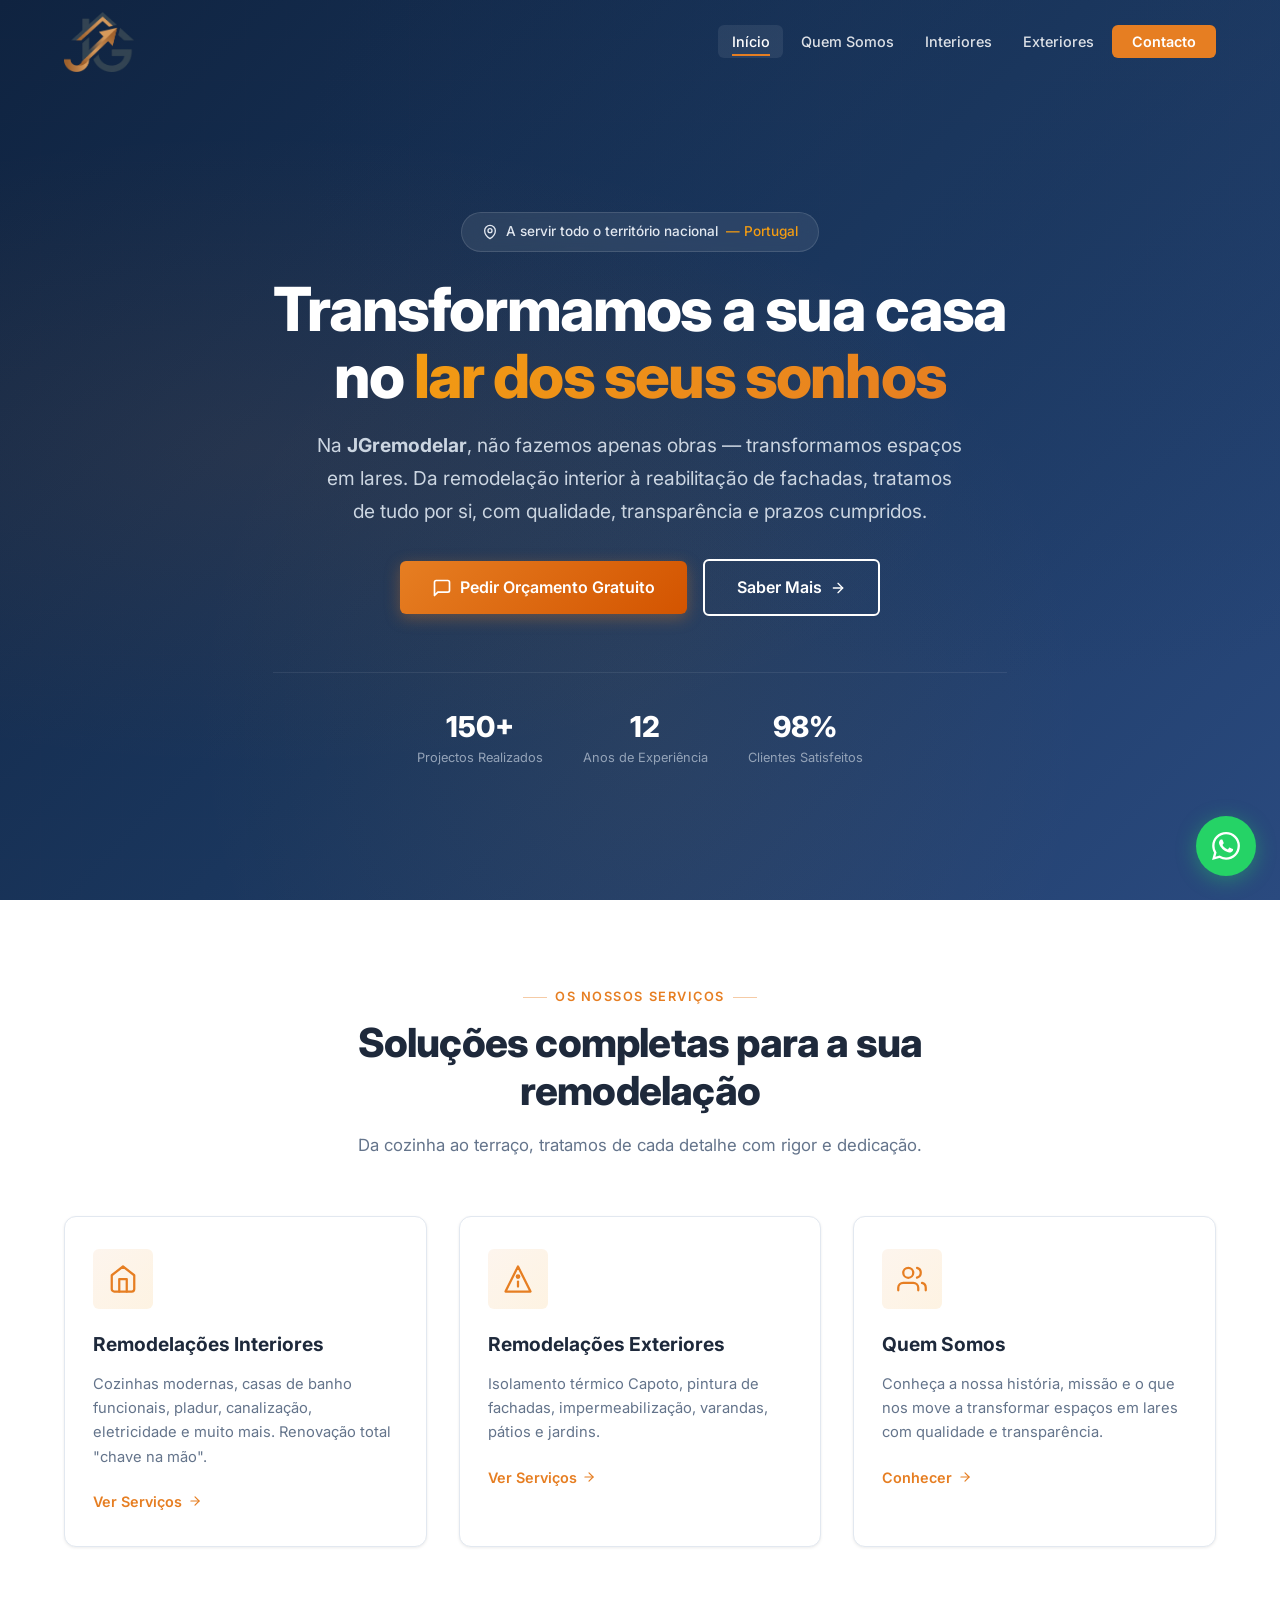
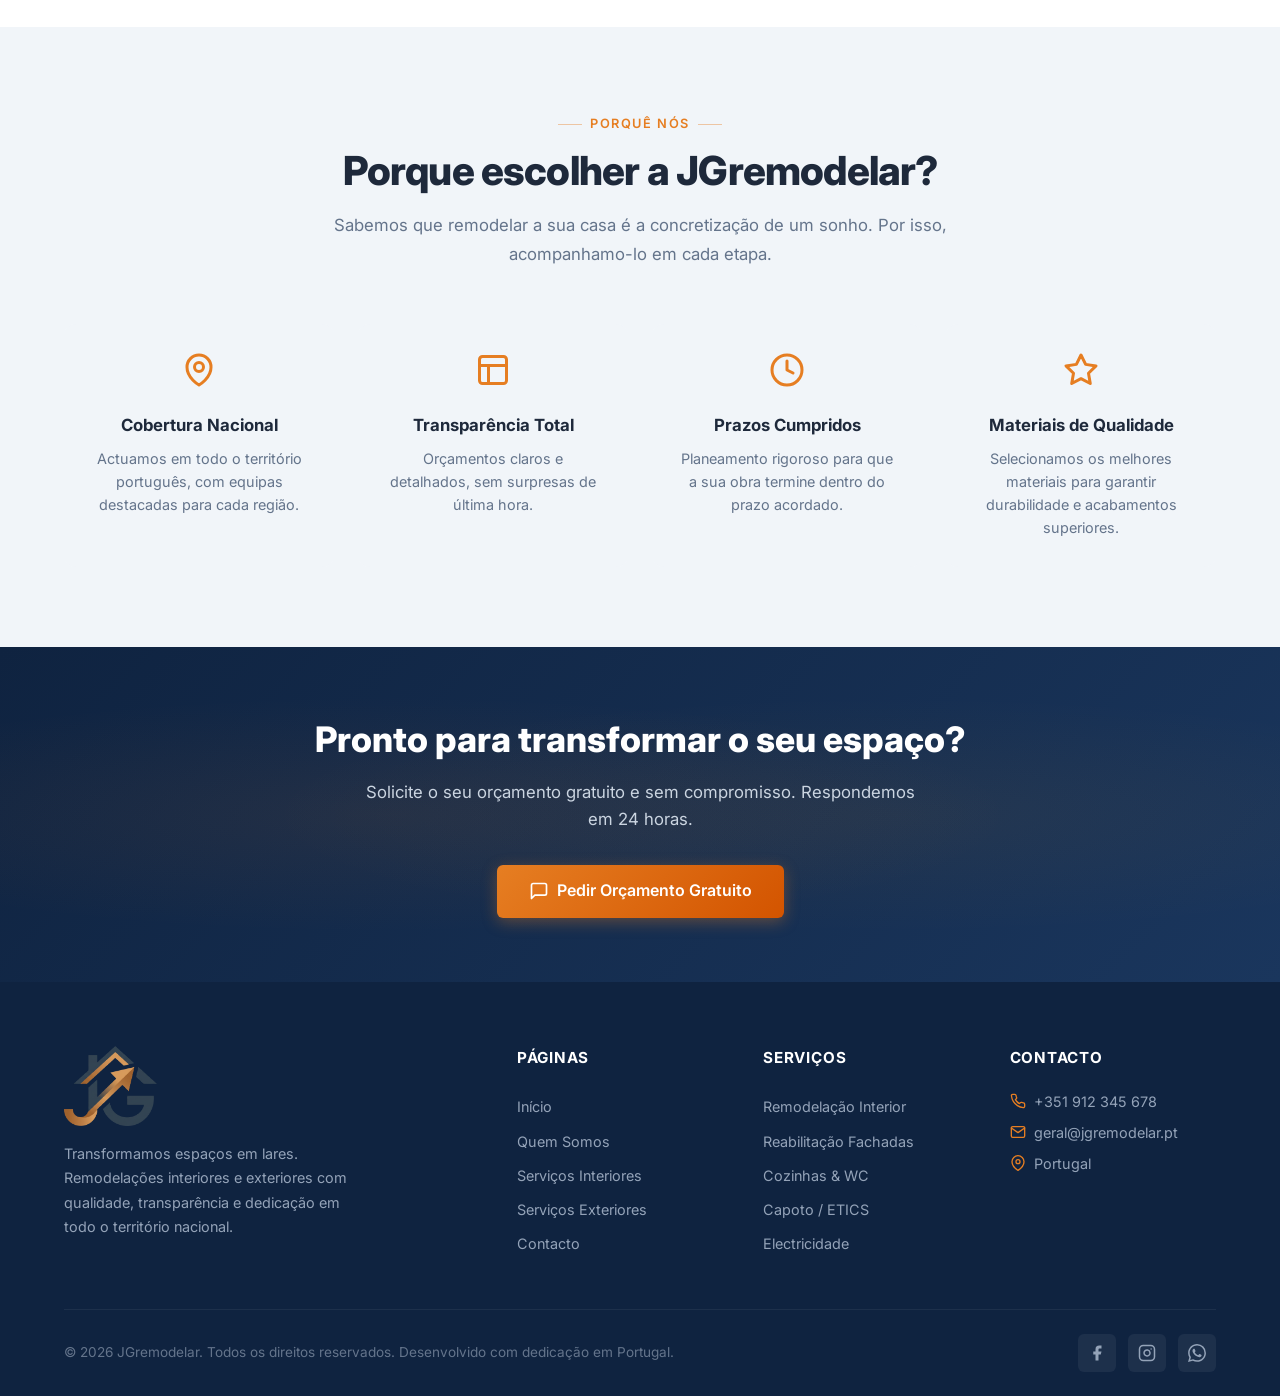
==== commit 817d8317: "Adiciona a nova logo com fundo transparente" ====
--- a/index.html
+++ b/index.html
@@ -24,15 +24,8 @@
   <nav class="navbar" role="navigation" aria-label="Navegação principal">
     <div class="container">
       <a href="index.html" class="navbar-brand">
-        <span class="brand-icon">
-          <svg viewBox="0 0 40 40" fill="none" xmlns="http://www.w3.org/2000/svg">
-            <rect width="40" height="40" rx="8" fill="#e67e22"/>
-            <path d="M12 22V16L20 10L28 16V22H26V17L20 12.5L14 17V22H12Z" fill="white"/>
-            <rect x="16" y="20" width="8" height="12" rx="1" fill="white"/>
-            <rect x="15" y="31" width="10" height="2" rx="1" fill="white" opacity="0.7"/>
-          </svg>
-        </span>
-        <span>JGremodelar<small>Remodelações &amp; Obras</small></span>
+        <!-- Logo atualizada em formato PNG transparente -->
+        <img src="assets/jgr-logo.png" alt="Logo JGremodelar" style="max-height: 60px; width: auto;" />
       </a>
       <button class="nav-toggle" aria-label="Abrir menu" aria-expanded="false">
         <span></span><span></span><span></span>
@@ -202,12 +195,8 @@
       <div class="footer-grid">
         <div class="footer-brand">
           <a href="index.html" class="navbar-brand">
-            <span class="brand-icon">
-              <svg viewBox="0 0 40 40" fill="none" xmlns="http://www.w3.org/2000/svg">
-                <rect width="40" height="40" rx="8" fill="#e67e22"/><path d="M12 22V16L20 10L28 16V22H26V17L20 12.5L14 17V22H12Z" fill="white"/><rect x="16" y="20" width="8" height="12" rx="1" fill="white"/><rect x="15" y="31" width="10" height="2" rx="1" fill="white" opacity="0.7"/>
-              </svg>
-            </span>
-            <span>JGremodelar</span>
+            <!-- Logo do rodapé atualizada em formato PNG transparente -->
+            <img src="assets/jgr-logo.png" alt="Logo JGremodelar" style="max-height: 80px; width: auto;" />
           </a>
           <p>Transformamos espaços em lares. Remodelações interiores e exteriores com qualidade, transparência e dedicação em todo o território nacional.</p>
         </div>
